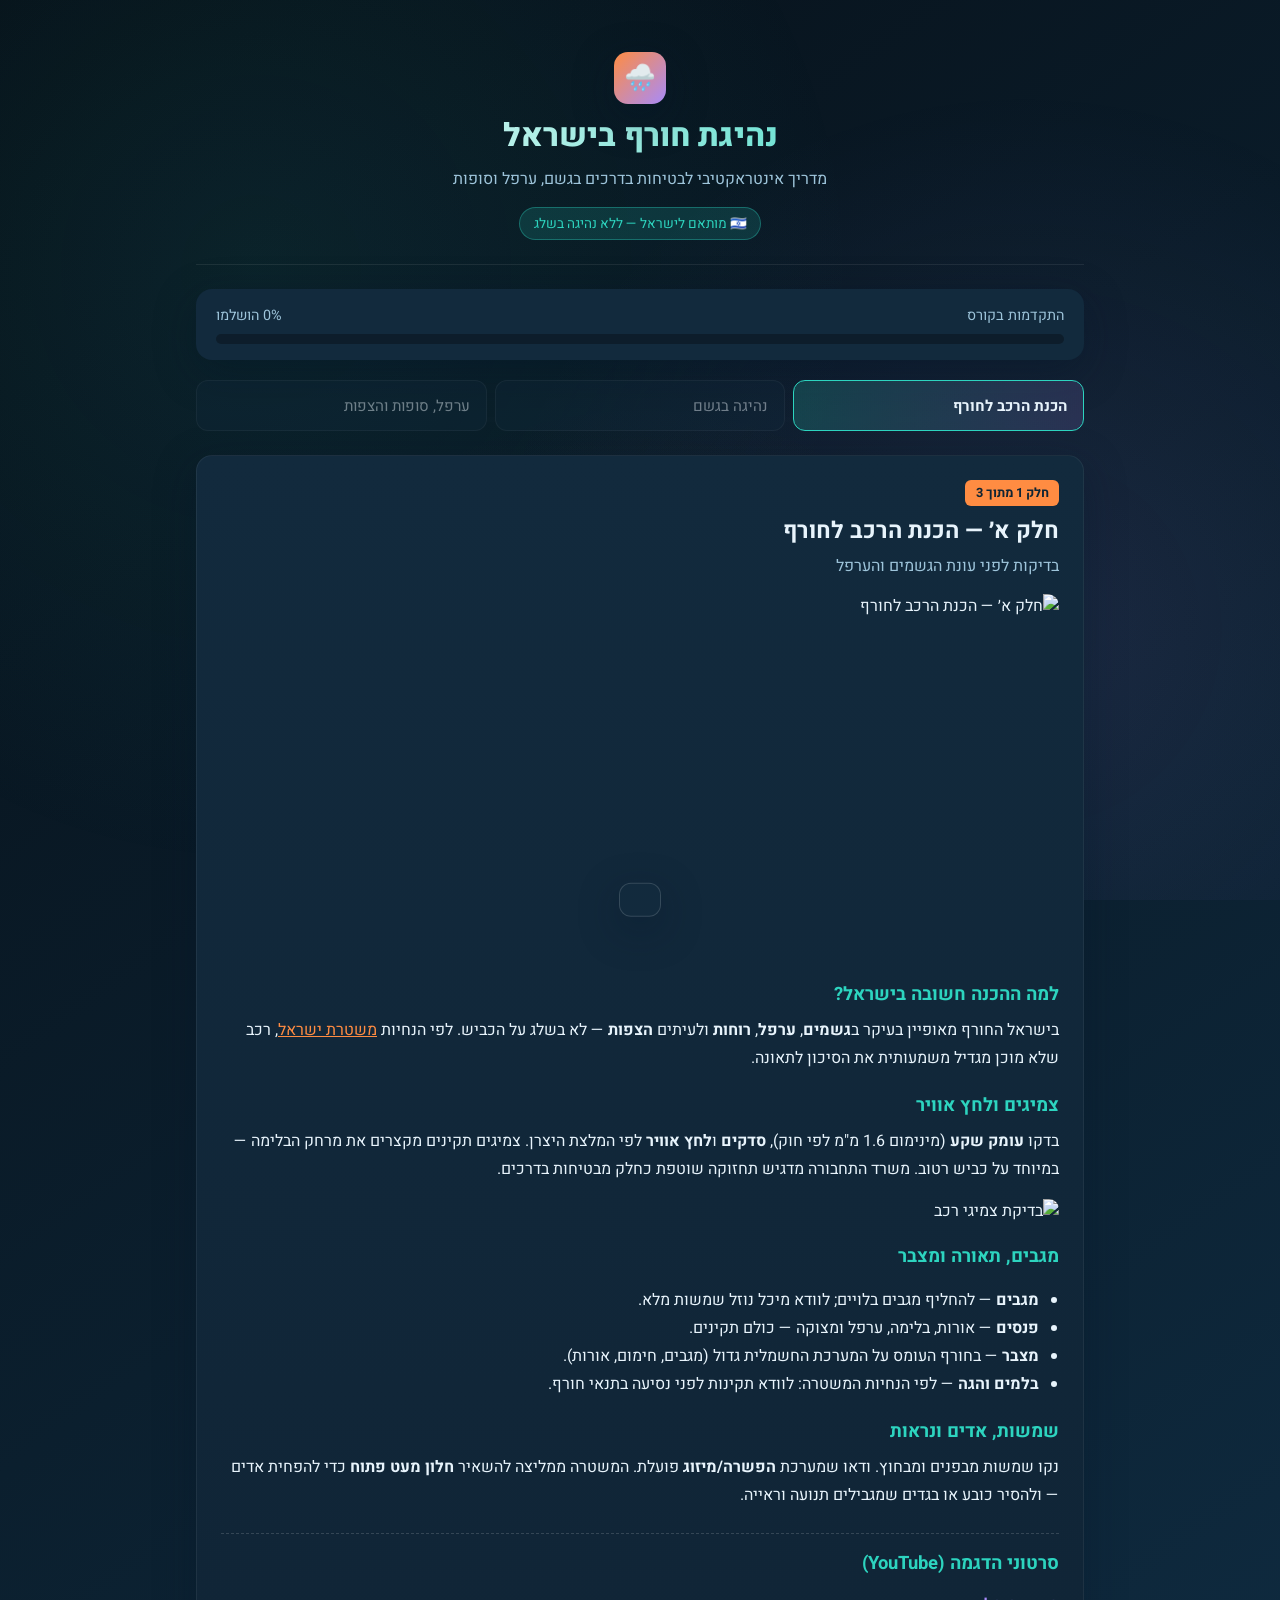
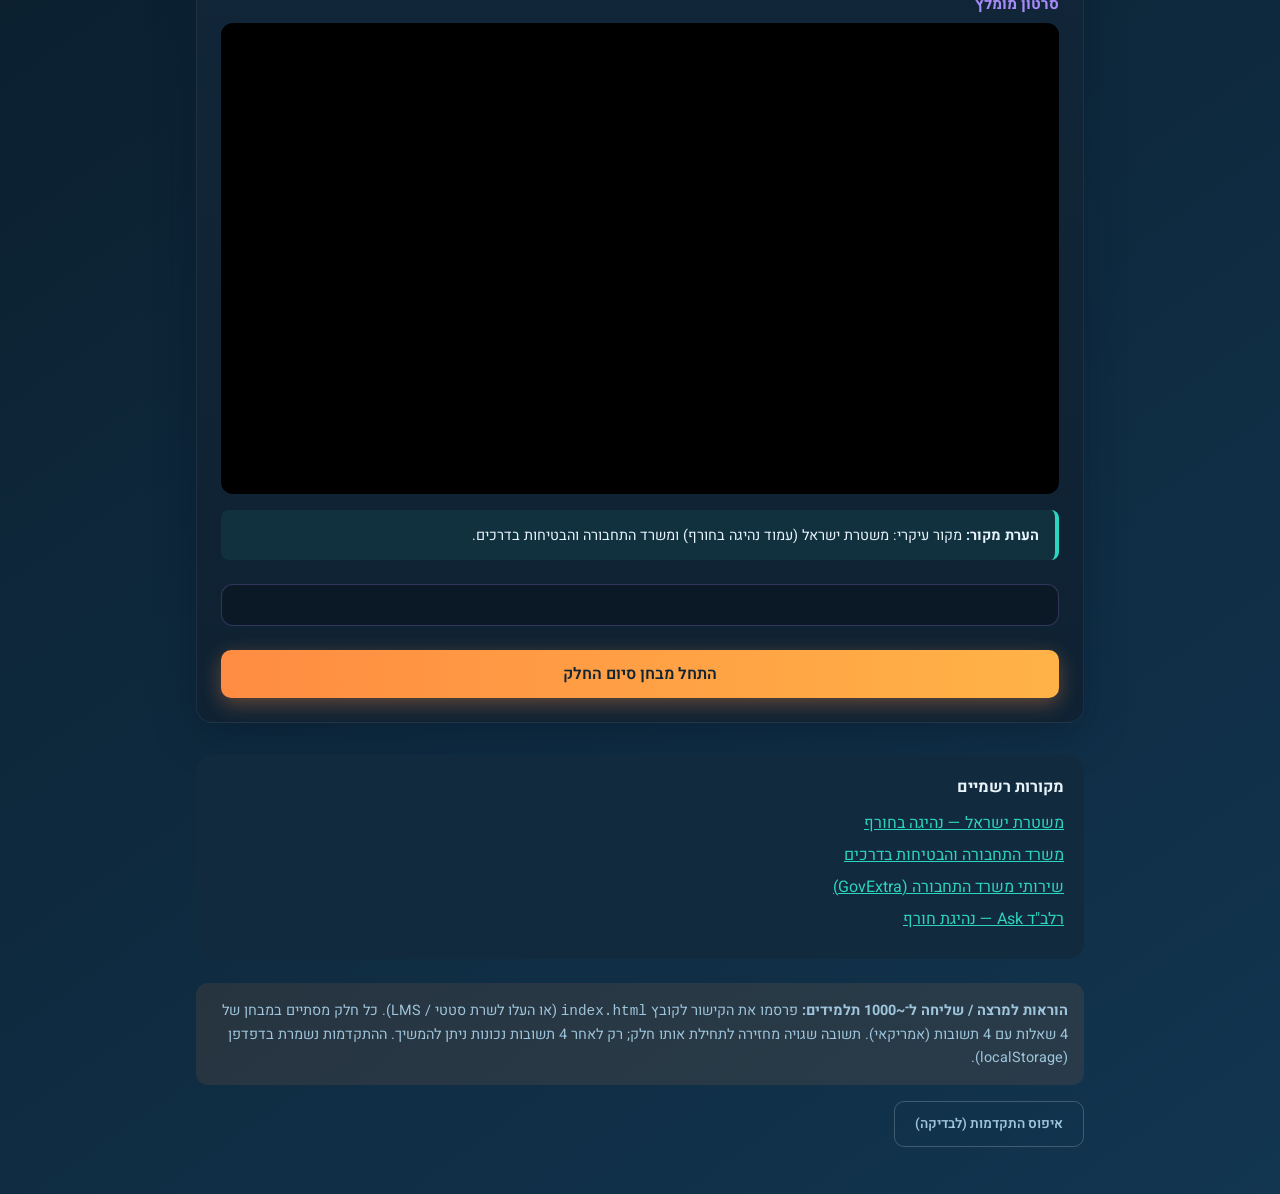
==== docs/index.html @ 831cddb9 "Fix GitHub Pages: deploy lesson via Actions artifact (not gh-pages) - Pages was configured for GitHu" ====
<!DOCTYPE html>
<html lang="he" dir="rtl">
  <head>
    <meta charset="UTF-8" />
    <meta name="viewport" content="width=device-width, initial-scale=1.0" />
    <meta
      name="description"
      content="מדריך אינטראקטיבי לנהיגת חורף בישראל — גשם, ערפל והצפות. שלושה חלקים עם מבחן בסוף כל חלק."
    />
    <title>נהיגת חורף בישראל — מדריך לתלמידים</title>
    <link rel="preconnect" href="https://fonts.googleapis.com" />
    <link rel="preconnect" href="https://fonts.gstatic.com" crossorigin />
    <link
      href="https://fonts.googleapis.com/css2?family=Heebo:wght@400;600;700;800&display=swap"
      rel="stylesheet"
    />
    <link rel="stylesheet" href="css/styles.css" />
  </head>
  <body>
    <div class="rain-bg" aria-hidden="true"></div>

    <div class="app-shell">
      <header class="site-header">
        <div class="logo-row">
          <div class="logo-icon" aria-hidden="true">🌧️</div>
        </div>
        <h1 id="lesson-title">נהיגת חורף בישראל</h1>
        <p class="subtitle" id="lesson-subtitle"></p>
        <span class="israel-badge">🇮🇱 מותאם לישראל — ללא נהיגה בשלג</span>
      </header>

      <section class="progress-panel" aria-label="התקדמות">
        <div class="progress-label">
          <span>התקדמות בקורס</span>
          <span id="progress-label">0% הושלמו</span>
        </div>
        <div class="progress-track">
          <div class="progress-fill" id="progress-fill"></div>
        </div>
      </section>

      <nav class="chapter-nav" id="chapter-nav" aria-label="ניווט בין חלקים"></nav>

      <main id="chapter-root" aria-live="polite"></main>

      <footer class="sources-footer" id="sources-footer"></footer>

      <div class="instructor-note">
        <strong>הוראות למרצה / שליחה ל־~1000 תלמידים:</strong>
        פרסמו את הקישור לקובץ <code>index.html</code> (או העלו לשרת סטטי / LMS).
        כל חלק מסתיים במבחן של 4 שאלות עם 4 תשובות (אמריקאי). תשובה שגויה מחזירה
        לתחילת אותו חלק; רק לאחר 4 תשובות נכונות ניתן להמשיך. ההתקדמות נשמרת בדפדפן
        (localStorage).
      </div>

      <button type="button" class="btn btn-ghost" id="reset-progress">
        איפוס התקדמות (לבדיקה)
      </button>
    </div>

    <div id="toast" class="toast" role="status" aria-live="polite"></div>

    <div class="modal-overlay" id="completion-modal" role="dialog" aria-modal="true">
      <div class="modal-card">
        <h2>🎉 סיימת את הקורס!</h2>
        <p>
          עברת בהצלחה את שלושת החלקים ואת כל המבחנים. החומר מבוסס על הנחיות רשמיות
          בישראל — גשם, ערפל וסופות, ללא נהיגה בשלג.
        </p>
        <button type="button" class="btn btn-accent" id="close-modal">סגור</button>
      </div>
    </div>

    <script src="js/content.js"></script>
    <script src="js/app.js"></script>
  </body>
</html>
---- docs/css/styles.css ----
:root {
  --bg-deep: #0b1f2e;
  --bg-card: #122a3d;
  --bg-soft: #f0f7fc;
  --accent: #ff8c42;
  --accent-2: #2dd4bf;
  --accent-3: #a78bfa;
  --text: #e8f4fc;
  --text-muted: #9ec5db;
  --text-dark: #0f2433;
  --success: #34d399;
  --error: #f87171;
  --radius: 16px;
  --shadow: 0 12px 40px rgba(0, 20, 40, 0.35);
  --font: 'Heebo', 'Segoe UI', system-ui, sans-serif;
}

*,
*::before,
*::after {
  box-sizing: border-box;
}

html {
  scroll-behavior: smooth;
}

body {
  margin: 0;
  font-family: var(--font);
  background: linear-gradient(145deg, #071018 0%, #0b1f2e 40%, #123550 100%);
  color: var(--text);
  min-height: 100vh;
  direction: rtl;
}

/* decorative rain */
.rain-bg {
  position: fixed;
  inset: 0;
  pointer-events: none;
  background-image: radial-gradient(
      circle at 20% 30%,
      rgba(45, 212, 191, 0.08) 0%,
      transparent 50%
    ),
    radial-gradient(circle at 80% 70%, rgba(167, 139, 250, 0.1) 0%, transparent 45%),
    radial-gradient(circle at 50% 90%, rgba(255, 140, 66, 0.06) 0%, transparent 40%);
  z-index: 0;
}

.app-shell {
  position: relative;
  z-index: 1;
  max-width: 920px;
  margin: 0 auto;
  padding: 1.25rem 1rem 3rem;
}

/* header */
.site-header {
  text-align: center;
  padding: 2rem 1rem 1.5rem;
  border-bottom: 1px solid rgba(255, 255, 255, 0.08);
  margin-bottom: 1.5rem;
}

.logo-row {
  display: flex;
  align-items: center;
  justify-content: center;
  gap: 0.75rem;
  margin-bottom: 0.5rem;
}

.logo-icon {
  width: 52px;
  height: 52px;
  background: linear-gradient(135deg, var(--accent), var(--accent-3));
  border-radius: 14px;
  display: grid;
  place-items: center;
  font-size: 1.6rem;
  box-shadow: var(--shadow);
}

.site-header h1 {
  margin: 0;
  font-size: clamp(1.5rem, 4vw, 2rem);
  font-weight: 800;
  background: linear-gradient(90deg, #fff, var(--accent-2));
  -webkit-background-clip: text;
  -webkit-text-fill-color: transparent;
  background-clip: text;
}

.subtitle {
  margin: 0.5rem 0 0;
  color: var(--text-muted);
  font-size: 1rem;
  line-height: 1.5;
}

.israel-badge {
  display: inline-flex;
  align-items: center;
  gap: 0.35rem;
  margin-top: 1rem;
  padding: 0.35rem 0.85rem;
  background: rgba(45, 212, 191, 0.15);
  border: 1px solid rgba(45, 212, 191, 0.35);
  border-radius: 999px;
  font-size: 0.85rem;
  color: var(--accent-2);
}

/* progress */
.progress-panel {
  background: var(--bg-card);
  border-radius: var(--radius);
  padding: 1rem 1.25rem;
  margin-bottom: 1.25rem;
  box-shadow: var(--shadow);
}

.progress-label {
  display: flex;
  justify-content: space-between;
  font-size: 0.9rem;
  margin-bottom: 0.5rem;
  color: var(--text-muted);
}

.progress-track {
  height: 10px;
  background: rgba(0, 0, 0, 0.3);
  border-radius: 999px;
  overflow: hidden;
}

.progress-fill {
  height: 100%;
  width: 0%;
  background: linear-gradient(90deg, var(--accent-2), var(--accent));
  border-radius: 999px;
  transition: width 0.5s ease;
}

/* nav */
.chapter-nav {
  display: flex;
  flex-direction: column;
  gap: 0.5rem;
  margin-bottom: 1.5rem;
}

.nav-chapter {
  font-family: inherit;
  text-align: right;
  padding: 0.85rem 1rem;
  border: 1px solid rgba(255, 255, 255, 0.1);
  border-radius: 12px;
  background: rgba(18, 42, 61, 0.7);
  color: var(--text);
  cursor: pointer;
  transition: transform 0.2s, border-color 0.2s, background 0.2s;
  font-size: 0.95rem;
}

.nav-chapter:hover:not(:disabled) {
  border-color: var(--accent-2);
  transform: translateX(-4px);
}

.nav-chapter.active {
  background: linear-gradient(90deg, rgba(45, 212, 191, 0.2), rgba(167, 139, 250, 0.15));
  border-color: var(--accent-2);
  font-weight: 700;
}

.nav-chapter.passed::after {
  content: ' ✓';
  color: var(--success);
}

.nav-chapter.locked {
  opacity: 0.45;
  cursor: not-allowed;
}

/* chapter content */
.chapter-article {
  background: linear-gradient(180deg, var(--bg-card) 0%, #0f2233 100%);
  border-radius: var(--radius);
  padding: 1.5rem;
  box-shadow: var(--shadow);
  border: 1px solid rgba(255, 255, 255, 0.06);
}

.chapter-header {
  margin-bottom: 1rem;
}

.chapter-badge {
  display: inline-block;
  font-size: 0.8rem;
  padding: 0.25rem 0.65rem;
  background: var(--accent);
  color: var(--text-dark);
  border-radius: 6px;
  font-weight: 700;
  margin-bottom: 0.5rem;
}

.chapter-title {
  margin: 0 0 0.35rem;
  font-size: 1.45rem;
}

.chapter-tagline {
  margin: 0;
  color: var(--text-muted);
}

.chapter-hero {
  border-radius: 12px;
  overflow: hidden;
  margin: 1rem 0 1.25rem;
  aspect-ratio: 16 / 7;
}

.chapter-hero-img {
  width: 100%;
  height: 100%;
  object-fit: cover;
}

.content-block {
  margin-bottom: 1.25rem;
}

.block-heading {
  margin: 0 0 0.5rem;
  font-size: 1.15rem;
  color: var(--accent-2);
}

.block-body {
  line-height: 1.75;
  color: var(--text);
}

.block-body ul {
  padding-right: 1.25rem;
}

.block-body a {
  color: var(--accent);
  text-decoration: underline;
}

.block-figure {
  margin: 1rem 0 0;
  border-radius: 10px;
  overflow: hidden;
}

.block-figure img {
  width: 100%;
  display: block;
}

.media-section {
  margin-top: 1.5rem;
  padding-top: 1rem;
  border-top: 1px dashed rgba(255, 255, 255, 0.15);
}

.video-label {
  font-size: 0.95rem;
  margin: 1rem 0 0.5rem;
  color: var(--accent-3);
}

.video-frame {
  position: relative;
  padding-bottom: 56.25%;
  height: 0;
  border-radius: 12px;
  overflow: hidden;
  background: #000;
  margin-bottom: 0.5rem;
}

.video-embed {
  position: absolute;
  top: 0;
  left: 0;
  width: 100%;
  height: 100%;
  border: 0;
}

.official-note {
  margin-top: 1rem;
  padding: 0.85rem 1rem;
  background: rgba(45, 212, 191, 0.08);
  border-right: 4px solid var(--accent-2);
  border-radius: 8px;
  font-size: 0.9rem;
  line-height: 1.6;
}

/* buttons */
.btn {
  font-family: inherit;
  cursor: pointer;
  border: none;
  border-radius: 10px;
  padding: 0.75rem 1.25rem;
  font-size: 1rem;
  font-weight: 600;
  transition: transform 0.15s, box-shadow 0.15s;
}

.btn:hover:not(:disabled) {
  transform: translateY(-2px);
}

.btn-primary {
  display: block;
  width: 100%;
  margin-top: 1.5rem;
  background: linear-gradient(90deg, var(--accent), #ffb347);
  color: var(--text-dark);
  box-shadow: 0 6px 20px rgba(255, 140, 66, 0.35);
}

.btn-accent {
  background: linear-gradient(90deg, var(--accent-2), #14b8a6);
  color: var(--text-dark);
  margin-top: 1rem;
  width: 100%;
}

.btn-ghost {
  background: transparent;
  color: var(--text-muted);
  border: 1px solid rgba(255, 255, 255, 0.2);
  font-size: 0.85rem;
  margin-top: 1rem;
}

.hidden {
  display: none !important;
}

/* quiz */
.quiz-zone {
  margin-top: 1.5rem;
  padding: 1.25rem;
  background: rgba(0, 0, 0, 0.25);
  border-radius: 12px;
  border: 1px solid rgba(167, 139, 250, 0.25);
}

.quiz-zone.active {
  animation: pulse-border 2s ease infinite;
}

@keyframes pulse-border {
  0%,
  100% {
    border-color: rgba(167, 139, 250, 0.25);
  }
  50% {
    border-color: rgba(45, 212, 191, 0.5);
  }
}

.quiz-header h3 {
  margin: 0 0 0.35rem;
}

.quiz-intro-text {
  font-size: 0.85rem;
  color: var(--text-muted);
  margin: 0 0 1rem;
}

.quiz-progress {
  display: flex;
  gap: 0.5rem;
  margin-bottom: 1rem;
}

.quiz-dot {
  flex: 1;
  height: 6px;
  border-radius: 999px;
  background: rgba(255, 255, 255, 0.15);
}

.quiz-dot.done {
  background: var(--success);
}

.quiz-dot.current {
  background: var(--accent);
}

.quiz-question {
  font-size: 1.1rem;
  font-weight: 600;
  margin-bottom: 1rem;
}

.quiz-option {
  display: flex;
  align-items: flex-start;
  gap: 0.5rem;
  padding: 0.75rem 1rem;
  margin-bottom: 0.5rem;
  background: rgba(255, 255, 255, 0.05);
  border-radius: 10px;
  cursor: pointer;
  border: 1px solid transparent;
  transition: border-color 0.2s, background 0.2s;
}

.quiz-option:hover {
  border-color: var(--accent-3);
  background: rgba(167, 139, 250, 0.1);
}

.quiz-option input {
  margin-top: 0.2rem;
  accent-color: var(--accent-2);
}

.option-letter {
  font-weight: 700;
  color: var(--accent);
  min-width: 1.5rem;
}

.quiz-feedback {
  margin-top: 1rem;
  padding: 0.85rem;
  border-radius: 8px;
  font-weight: 600;
  line-height: 1.5;
}

.quiz-feedback.hidden {
  display: none;
}

.quiz-feedback.success {
  background: rgba(52, 211, 153, 0.2);
  color: var(--success);
  border: 1px solid var(--success);
}

.quiz-feedback.error {
  background: rgba(248, 113, 113, 0.15);
  color: var(--error);
  border: 1px solid var(--error);
}

.quiz-complete-banner {
  text-align: center;
  padding: 1rem;
}

.quiz-complete-banner h3 {
  color: var(--success);
  margin: 0 0 0.5rem;
}

/* footer sources */
.sources-footer {
  margin-top: 2rem;
  padding: 1.25rem;
  background: var(--bg-card);
  border-radius: var(--radius);
}

.sources-panel h3 {
  margin: 0 0 0.75rem;
  font-size: 1rem;
}

.sources-list {
  list-style: none;
  padding: 0;
  margin: 0;
}

.sources-list li {
  margin-bottom: 0.5rem;
}

.sources-list a {
  color: var(--accent-2);
}

.instructor-note {
  margin-top: 1.5rem;
  padding: 1rem;
  background: rgba(255, 140, 66, 0.1);
  border-radius: 12px;
  font-size: 0.9rem;
  line-height: 1.6;
  color: var(--text-muted);
}

/* toast */
.toast {
  position: fixed;
  bottom: 1.5rem;
  left: 50%;
  transform: translateX(-50%) translateY(120%);
  max-width: 90%;
  padding: 1rem 1.25rem;
  background: var(--bg-card);
  border: 1px solid rgba(255, 255, 255, 0.15);
  border-radius: 12px;
  box-shadow: var(--shadow);
  z-index: 100;
  transition: transform 0.35s ease;
  text-align: center;
  line-height: 1.5;
}

.toast.show {
  transform: translateX(-50%) translateY(0);
}

.toast.error {
  border-color: var(--error);
}

.toast.success {
  border-color: var(--success);
}

/* modal */
.modal-overlay {
  position: fixed;
  inset: 0;
  background: rgba(0, 0, 0, 0.7);
  display: flex;
  align-items: center;
  justify-content: center;
  z-index: 200;
  padding: 1rem;
  opacity: 0;
  pointer-events: none;
  transition: opacity 0.3s;
}

.modal-overlay.open {
  opacity: 1;
  pointer-events: auto;
}

.modal-card {
  background: linear-gradient(160deg, #1a3a52, #0f2233);
  border-radius: var(--radius);
  padding: 2rem;
  max-width: 420px;
  text-align: center;
  border: 1px solid var(--accent-2);
  box-shadow: var(--shadow);
}

.modal-card h2 {
  margin: 0 0 0.75rem;
  color: var(--success);
}

.modal-card p {
  line-height: 1.6;
  color: var(--text-muted);
}

@media (min-width: 640px) {
  .chapter-nav {
    flex-direction: row;
    flex-wrap: wrap;
  }

  .nav-chapter {
    flex: 1;
    min-width: 140px;
  }
}
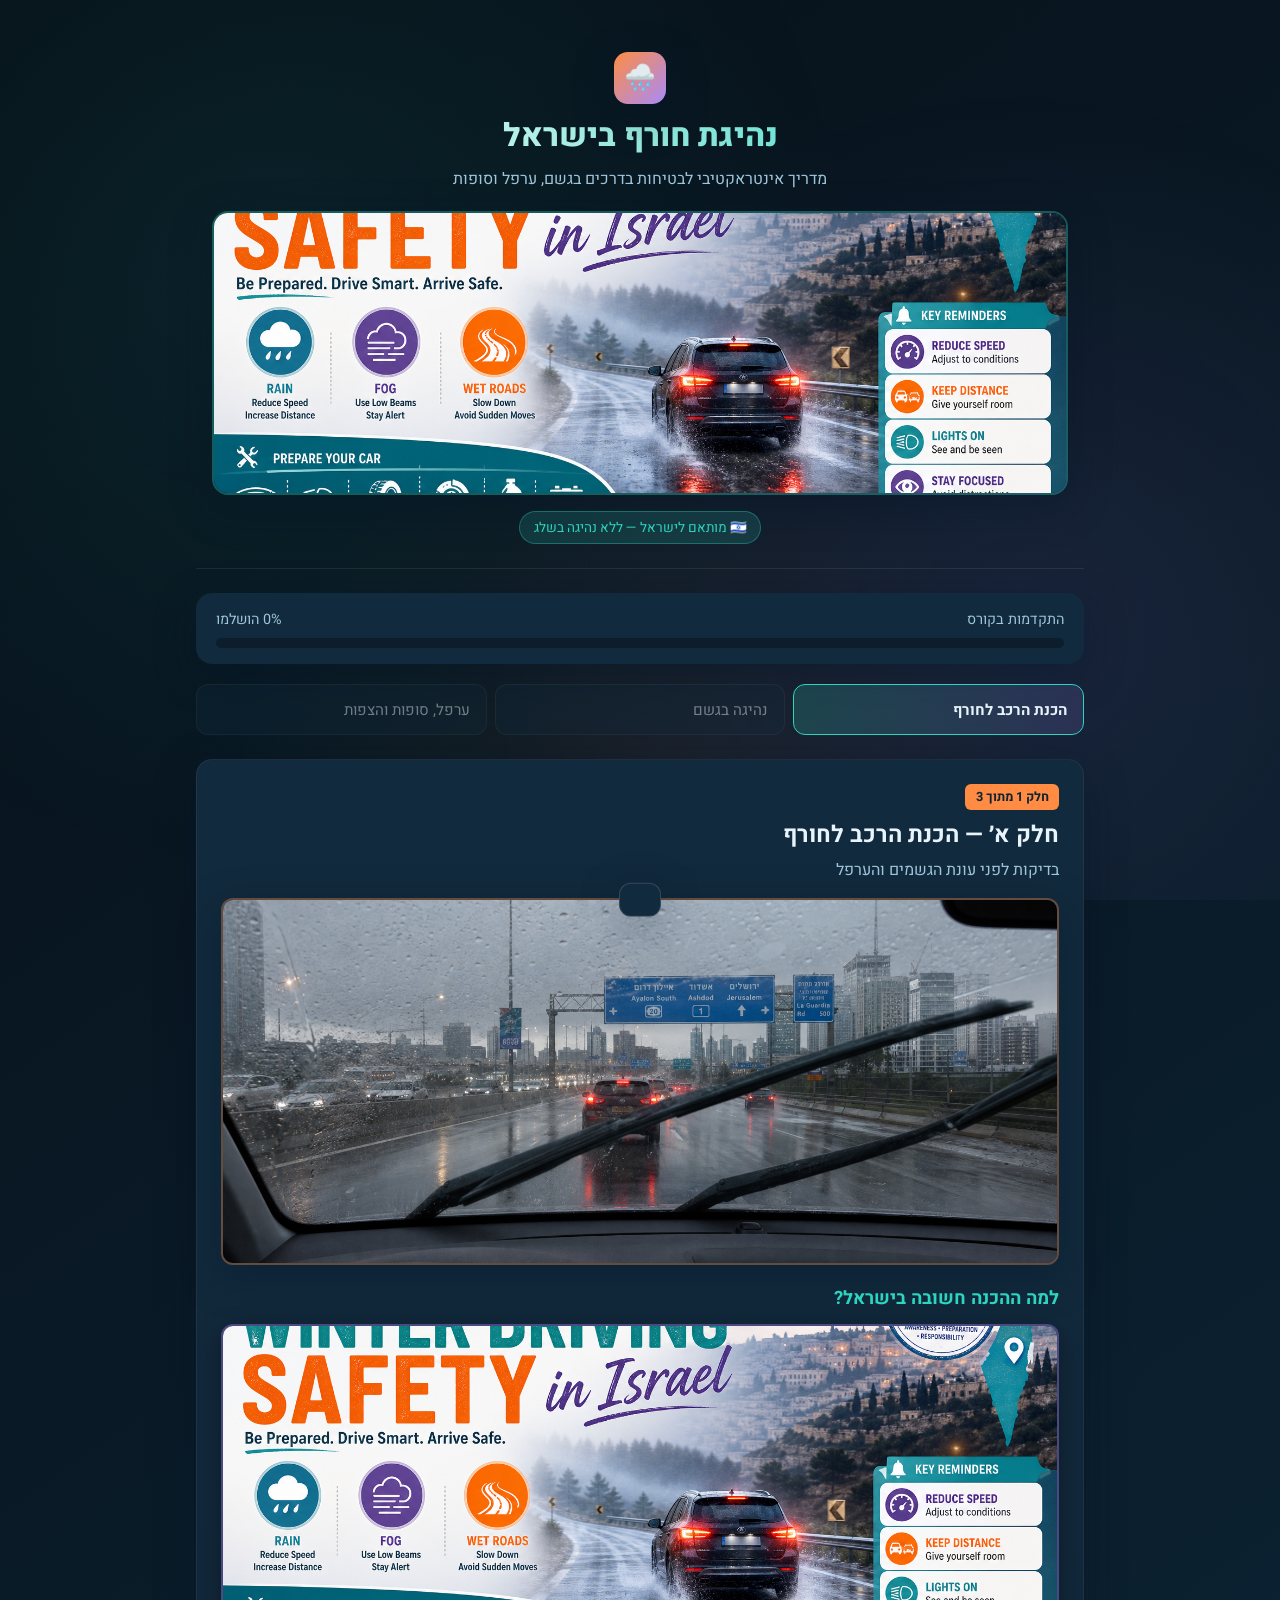
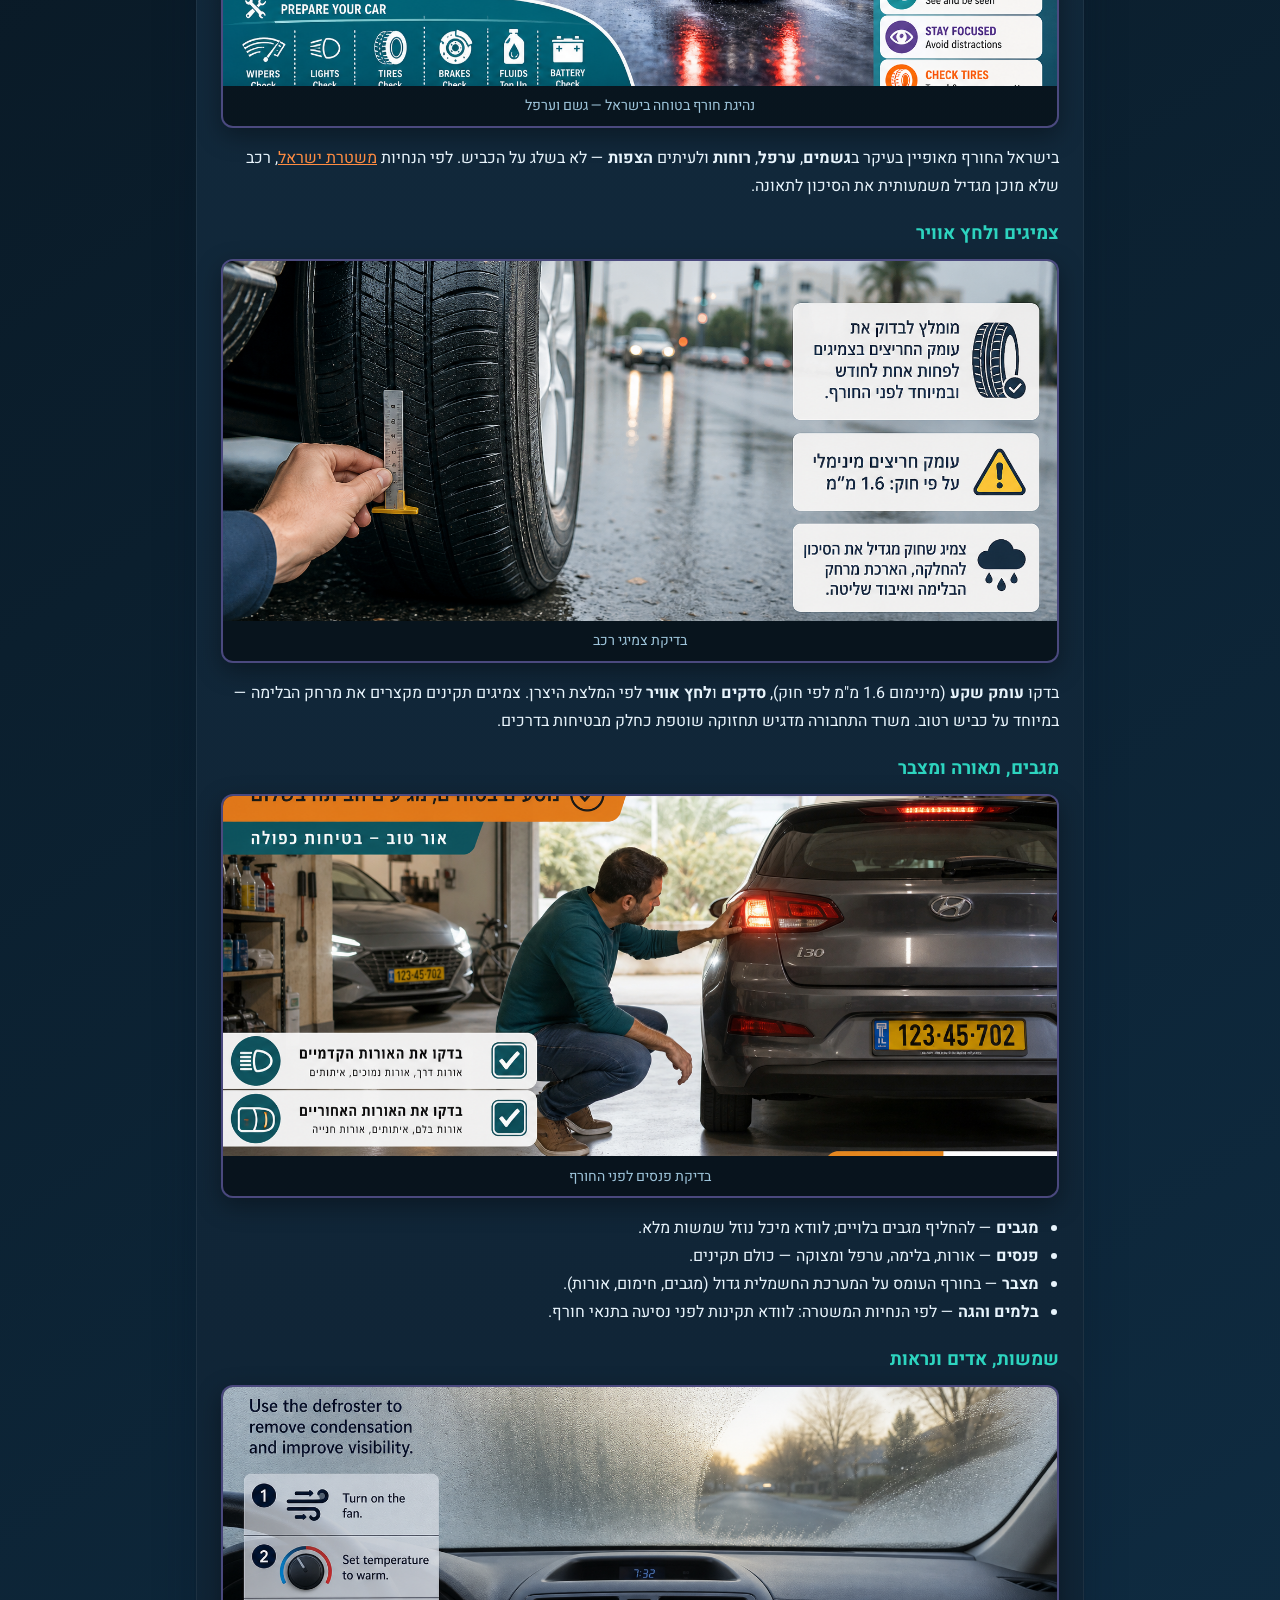
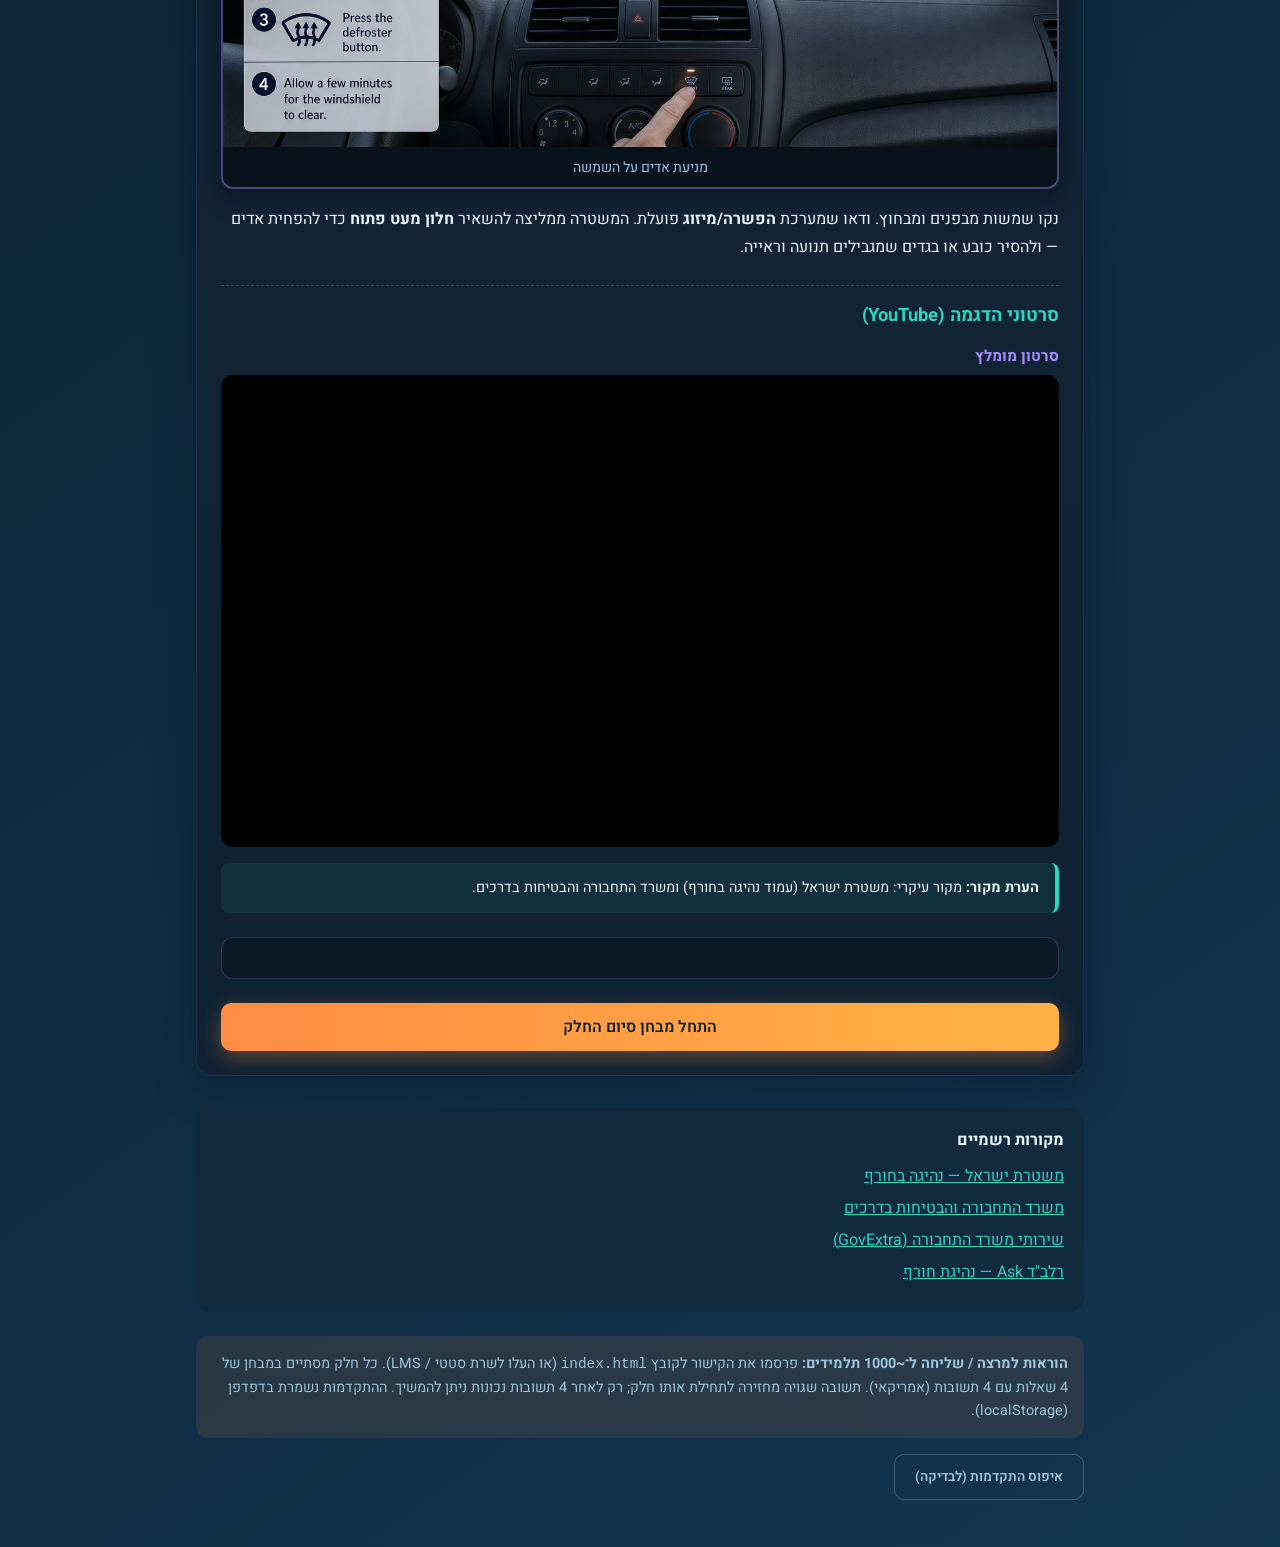
==== commit a7662ab2: "Add generated lesson images throughout all chapters - Replace broken Unsplash URLs with local images" ====
--- a/docs/index.html
+++ b/docs/index.html
@@ -26,6 +26,17 @@
         </div>
         <h1 id="lesson-title">נהיגת חורף בישראל</h1>
         <p class="subtitle" id="lesson-subtitle"></p>
+        
+        <div class="site-banner">
+          <img
+            src="images/lesson-banner.png"
+            alt="נהיגת חורף בישראל — גשם, ערפל והצפות"
+            width="920"
+            height="400"
+            loading="eager"
+          />
+        </div>
+
         <span class="israel-badge">🇮🇱 מותאם לישראל — ללא נהיגה בשלג</span>
       </header>
 
--- a/docs/css/styles.css
+++ b/docs/css/styles.css
@@ -596,3 +596,50 @@
     min-width: 140px;
   }
 }
+
+.site-banner {
+  margin: 1.25rem 0 0;
+  border-radius: var(--radius);
+  overflow: hidden;
+  box-shadow: var(--shadow);
+  border: 2px solid rgba(45, 212, 191, 0.35);
+}
+
+.site-banner img {
+  width: 100%;
+  height: auto;
+  display: block;
+  max-height: 280px;
+  object-fit: cover;
+}
+
+.chapter-hero {
+  border: 2px solid rgba(255, 140, 66, 0.35);
+  box-shadow: var(--shadow);
+  min-height: 220px;
+}
+
+.block-figure {
+  margin: 0.75rem 0 1rem;
+  border-radius: 12px;
+  overflow: hidden;
+  border: 2px solid rgba(167, 139, 250, 0.4);
+  box-shadow: 0 8px 24px rgba(0, 0, 0, 0.35);
+  background: rgba(0, 0, 0, 0.2);
+}
+
+.block-figure img {
+  width: 100%;
+  max-height: 360px;
+  object-fit: cover;
+  display: block;
+}
+
+.figure-caption {
+  margin: 0;
+  padding: 0.6rem 1rem;
+  font-size: 0.88rem;
+  color: var(--text-muted);
+  background: rgba(0, 0, 0, 0.35);
+  text-align: center;
+}
